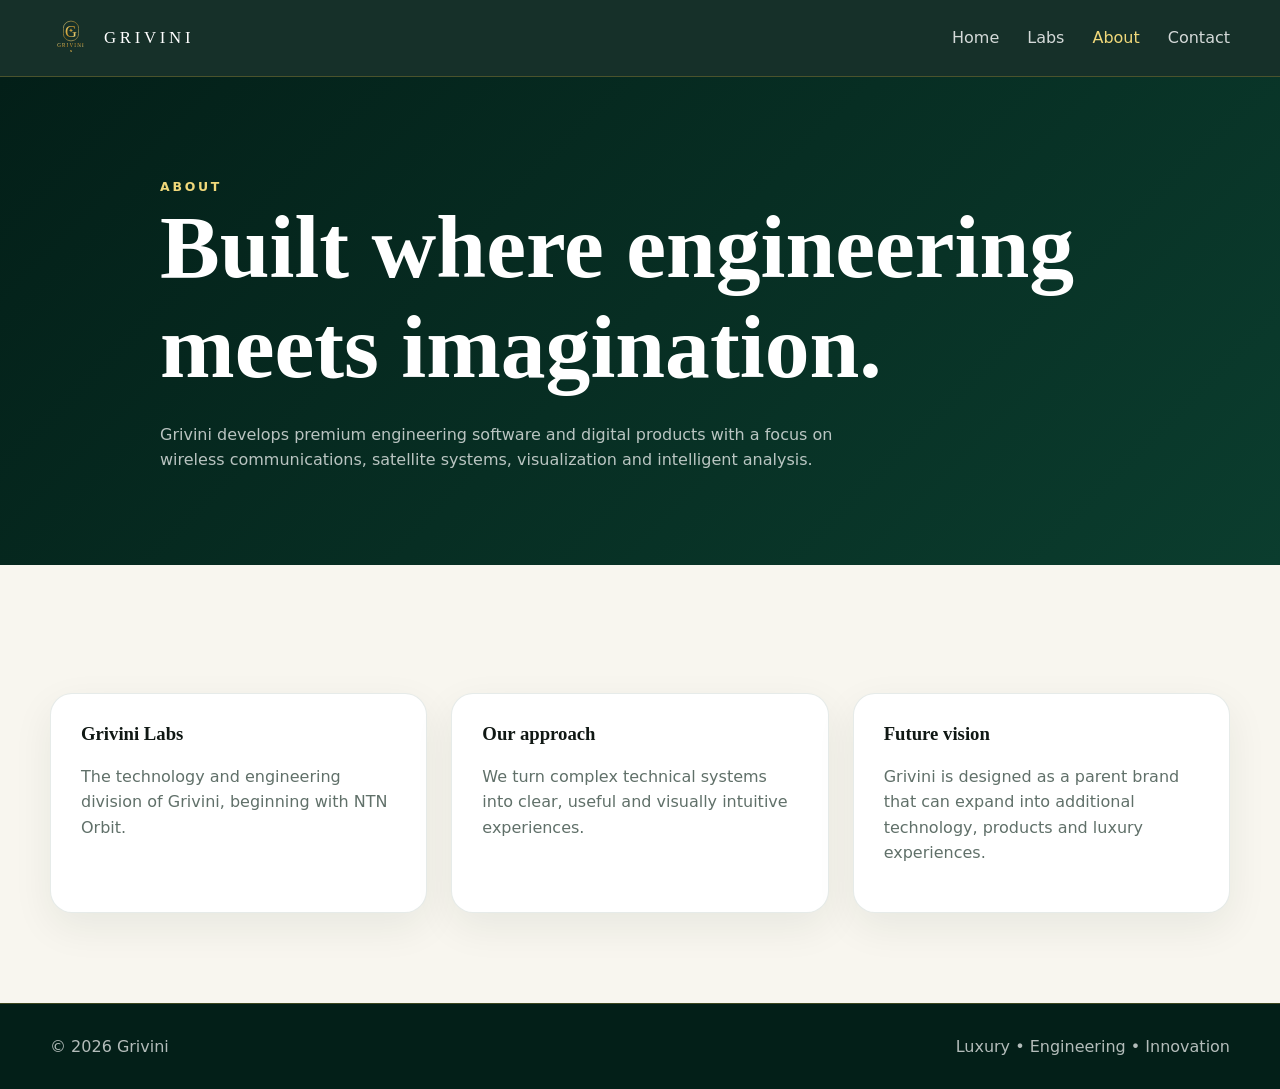
==== about/index.html @ 295d5815 "Initial Grivini website" ====
<!doctype html>
<html lang="en">
<head>
  <meta charset="utf-8">
  <meta name="viewport" content="width=device-width, initial-scale=1">
  <meta name="description" content="Grivini develops engineering tools for wireless, satellite and intelligent systems.">
  <title>About Grivini</title>
  <link rel="stylesheet" href="../assets/css/styles.css">
</head>
<body>
<header class="site-header">
  <nav class="nav" aria-label="Primary navigation">
    <a class="brand" href="../index.html">
      <img src="../assets/images/grivini-logo.svg" alt="">
      <span>GRIVINI</span>
    </a>
    <div class="nav-links"><a href="../index.html">Home</a>
<a href="../labs/index.html">Labs</a>
<a href="../about/index.html" aria-current="page">About</a>
<a href="../contact/index.html">Contact</a></div>
  </nav>
</header>

<main>
<section class="page-hero">
  <div>
    <div class="eyebrow">About</div>
    <h1>Built where engineering meets imagination.</h1>
    <p>Grivini develops premium engineering software and digital products with a focus on wireless communications, satellite systems, visualization and intelligent analysis.</p>
  </div>
</section>
<section class="section">
  <div class="cards">
    <article class="card">
      <h3>Grivini Labs</h3>
      <p>The technology and engineering division of Grivini, beginning with NTN Orbit.</p>
    </article>
    <article class="card">
      <h3>Our approach</h3>
      <p>We turn complex technical systems into clear, useful and visually intuitive experiences.</p>
    </article>
    <article class="card">
      <h3>Future vision</h3>
      <p>Grivini is designed as a parent brand that can expand into additional technology, products and luxury experiences.</p>
    </article>
  </div>
</section>
</main>

<footer class="footer">
  <div class="footer-inner">
    <div>© 2026 Grivini</div>
    <div>Luxury • Engineering • Innovation</div>
  </div>
</footer>
</body>
</html>
---- assets/css/styles.css ----
:root {
  --emerald-950: #031f18;
  --emerald-900: #063427;
  --emerald-800: #0b3d2e;
  --gold: #d4af37;
  --gold-light: #f0d87a;
  --ink: #101814;
  --muted: #607069;
  --cream: #f8f6ef;
  --white: #ffffff;
  --line: rgba(212, 175, 55, 0.28);
  --shadow: 0 24px 70px rgba(0,0,0,.18);
}

* { box-sizing: border-box; }
html { scroll-behavior: smooth; }
body {
  margin: 0;
  font-family: Inter, ui-sans-serif, system-ui, -apple-system, BlinkMacSystemFont, "Segoe UI", sans-serif;
  color: var(--ink);
  background: var(--cream);
  line-height: 1.6;
}
a { color: inherit; text-decoration: none; }
img { max-width: 100%; display: block; }

.site-header {
  position: sticky;
  top: 0;
  z-index: 50;
  background: rgba(3,31,24,.92);
  border-bottom: 1px solid var(--line);
  backdrop-filter: blur(16px);
}
.nav {
  width: min(1180px, calc(100% - 32px));
  margin: auto;
  min-height: 76px;
  display: flex;
  align-items: center;
  justify-content: space-between;
}
.brand {
  display: flex;
  align-items: center;
  gap: 12px;
  color: var(--white);
  letter-spacing: .22em;
  font-family: Georgia, serif;
  font-size: 1.05rem;
}
.brand img { width: 42px; height: 42px; }
.nav-links { display: flex; gap: 28px; color: rgba(255,255,255,.82); }
.nav-links a:hover, .nav-links a[aria-current="page"] { color: var(--gold-light); }

.hero {
  background:
    radial-gradient(circle at 75% 20%, rgba(212,175,55,.20), transparent 28%),
    linear-gradient(135deg, var(--emerald-950), var(--emerald-800));
  color: white;
  min-height: 78vh;
  display: grid;
  place-items: center;
  overflow: hidden;
}
.hero-inner {
  width: min(1180px, calc(100% - 32px));
  display: grid;
  grid-template-columns: 1.15fr .85fr;
  gap: 60px;
  align-items: center;
  padding: 80px 0;
}
.eyebrow {
  color: var(--gold-light);
  text-transform: uppercase;
  letter-spacing: .22em;
  font-size: .78rem;
  font-weight: 700;
}
h1, h2, h3 {
  font-family: Georgia, "Times New Roman", serif;
  line-height: 1.12;
  margin-top: 0;
}
h1 { font-size: clamp(3rem, 7vw, 6.4rem); margin-bottom: 24px; }
h2 { font-size: clamp(2rem, 4vw, 3.5rem); }
.hero p { max-width: 700px; color: rgba(255,255,255,.78); font-size: 1.15rem; }
.hero-logo {
  border: 1px solid var(--line);
  border-radius: 28px;
  padding: 22px;
  background: rgba(255,255,255,.04);
  box-shadow: var(--shadow);
}
.hero-logo img { border-radius: 20px; }

.actions { display: flex; flex-wrap: wrap; gap: 14px; margin-top: 34px; }
.button {
  display: inline-flex;
  align-items: center;
  justify-content: center;
  min-height: 50px;
  padding: 0 22px;
  border-radius: 999px;
  font-weight: 700;
  transition: transform .2s ease, background .2s ease;
}
.button:hover { transform: translateY(-2px); }
.button-primary { background: var(--gold); color: #1c1707; }
.button-secondary { border: 1px solid rgba(255,255,255,.32); color: white; }

.section {
  width: min(1180px, calc(100% - 32px));
  margin: auto;
  padding: 90px 0;
}
.section-intro { max-width: 720px; color: var(--muted); font-size: 1.08rem; }
.cards {
  margin-top: 38px;
  display: grid;
  grid-template-columns: repeat(3, 1fr);
  gap: 24px;
}
.card {
  background: white;
  border: 1px solid rgba(11,61,46,.10);
  border-radius: 22px;
  padding: 30px;
  box-shadow: 0 14px 40px rgba(10,40,30,.07);
}
.card.featured {
  background: linear-gradient(145deg, var(--emerald-900), var(--emerald-800));
  color: white;
  border-color: var(--line);
}
.card p { color: var(--muted); }
.card.featured p { color: rgba(255,255,255,.72); }
.card .label {
  display: inline-block;
  color: var(--gold);
  font-size: .74rem;
  letter-spacing: .15em;
  text-transform: uppercase;
  font-weight: 800;
  margin-bottom: 18px;
}

.page-hero {
  background: linear-gradient(135deg, var(--emerald-950), var(--emerald-800));
  color: white;
  padding: 100px 0 76px;
}
.page-hero > div { width: min(960px, calc(100% - 32px)); margin: auto; }
.page-hero p { color: rgba(255,255,255,.72); max-width: 720px; }

.tool-shell {
  min-height: 68vh;
  background: #06140f;
  border: 1px solid rgba(212,175,55,.22);
  border-radius: 24px;
  overflow: hidden;
  box-shadow: var(--shadow);
}
.tool-toolbar {
  min-height: 58px;
  padding: 0 18px;
  display: flex;
  align-items: center;
  justify-content: space-between;
  color: white;
  border-bottom: 1px solid rgba(255,255,255,.1);
}
.tool-placeholder {
  min-height: 560px;
  display: grid;
  place-items: center;
  text-align: center;
  color: rgba(255,255,255,.7);
  background:
    radial-gradient(circle at center, rgba(20,120,90,.35), transparent 33%),
    linear-gradient(#06140f, #020806);
  padding: 30px;
}

.contact-box {
  max-width: 760px;
  background: white;
  border-radius: 24px;
  padding: 38px;
  box-shadow: 0 14px 40px rgba(10,40,30,.08);
}
.footer {
  background: var(--emerald-950);
  color: rgba(255,255,255,.7);
  border-top: 1px solid var(--line);
}
.footer-inner {
  width: min(1180px, calc(100% - 32px));
  margin: auto;
  padding: 30px 0;
  display: flex;
  justify-content: space-between;
  gap: 24px;
}

@media (max-width: 820px) {
  .hero-inner { grid-template-columns: 1fr; }
  .hero-logo { max-width: 520px; }
  .cards { grid-template-columns: 1fr; }
  .nav-links { gap: 14px; font-size: .9rem; }
}
@media (max-width: 560px) {
  .brand span { display: none; }
  .nav-links { gap: 12px; font-size: .82rem; }
  .footer-inner { flex-direction: column; }
}
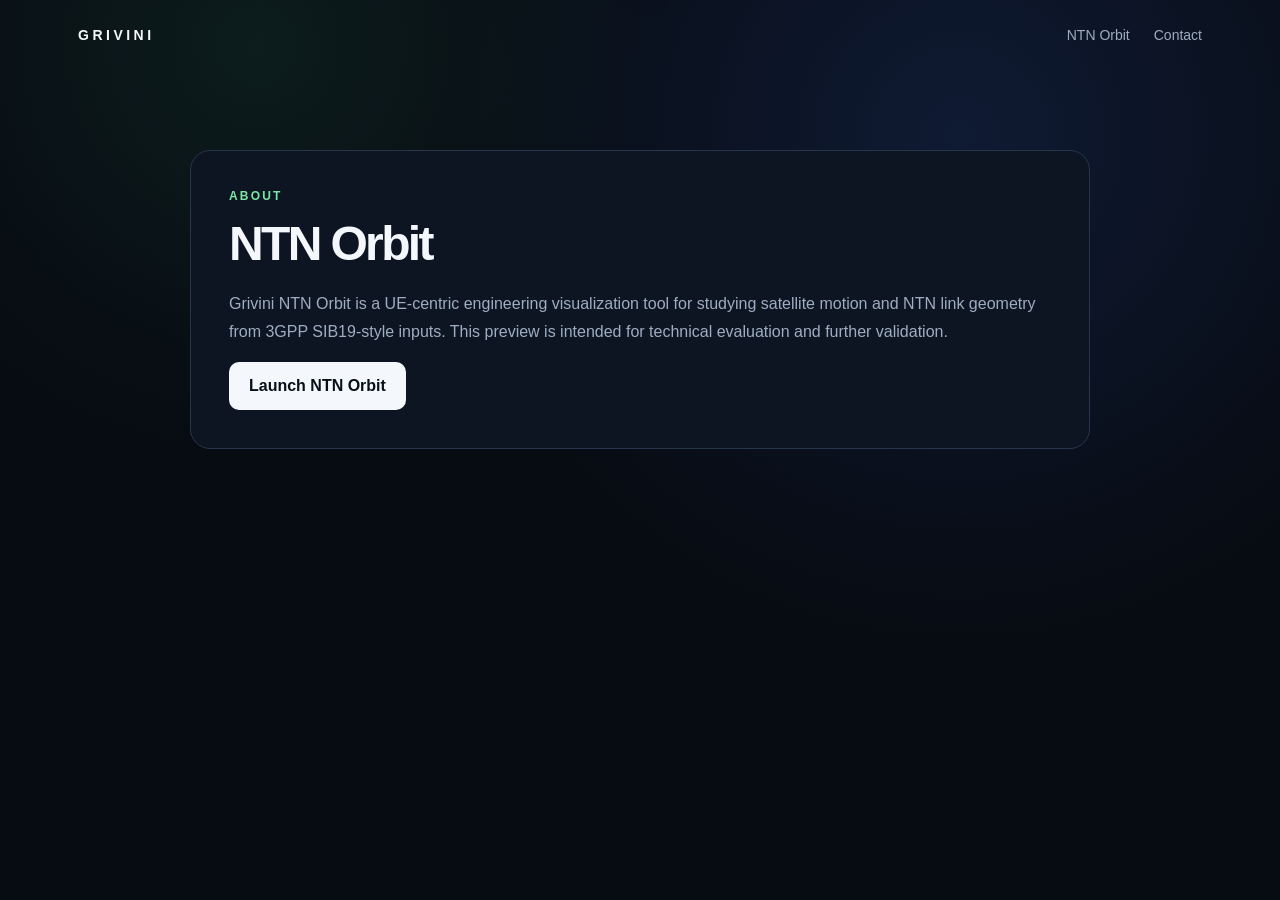
==== commit d94efa0f: "Initial Grivini Platform v5.0" ====
--- a/about/index.html
+++ b/about/index.html
@@ -1,57 +1 @@
-<!doctype html>
-<html lang="en">
-<head>
-  <meta charset="utf-8">
-  <meta name="viewport" content="width=device-width, initial-scale=1">
-  <meta name="description" content="Grivini develops engineering tools for wireless, satellite and intelligent systems.">
-  <title>About Grivini</title>
-  <link rel="stylesheet" href="../assets/css/styles.css">
-</head>
-<body>
-<header class="site-header">
-  <nav class="nav" aria-label="Primary navigation">
-    <a class="brand" href="../index.html">
-      <img src="../assets/images/grivini-logo.svg" alt="">
-      <span>GRIVINI</span>
-    </a>
-    <div class="nav-links"><a href="../index.html">Home</a>
-<a href="../labs/index.html">Labs</a>
-<a href="../about/index.html" aria-current="page">About</a>
-<a href="../contact/index.html">Contact</a></div>
-  </nav>
-</header>
-
-<main>
-<section class="page-hero">
-  <div>
-    <div class="eyebrow">About</div>
-    <h1>Built where engineering meets imagination.</h1>
-    <p>Grivini develops premium engineering software and digital products with a focus on wireless communications, satellite systems, visualization and intelligent analysis.</p>
-  </div>
-</section>
-<section class="section">
-  <div class="cards">
-    <article class="card">
-      <h3>Grivini Labs</h3>
-      <p>The technology and engineering division of Grivini, beginning with NTN Orbit.</p>
-    </article>
-    <article class="card">
-      <h3>Our approach</h3>
-      <p>We turn complex technical systems into clear, useful and visually intuitive experiences.</p>
-    </article>
-    <article class="card">
-      <h3>Future vision</h3>
-      <p>Grivini is designed as a parent brand that can expand into additional technology, products and luxury experiences.</p>
-    </article>
-  </div>
-</section>
-</main>
-
-<footer class="footer">
-  <div class="footer-inner">
-    <div>© 2026 Grivini</div>
-    <div>Luxury • Engineering • Innovation</div>
-  </div>
-</footer>
-</body>
-</html>+<!doctype html><html lang="en"><head><meta charset="utf-8"><meta name="viewport" content="width=device-width,initial-scale=1"><title>About | Grivini NTN Orbit</title><link rel="stylesheet" href="/assets/styles.css"></head><body><nav class="nav"><a class="logo" href="/">GRIVINI</a><div class="navlinks"><a href="/labs/">NTN Orbit</a><a href="/contact/">Contact</a></div></nav><main class="page"><div class="kicker">ABOUT</div><h1>NTN Orbit</h1><p>Grivini NTN Orbit is a UE-centric engineering visualization tool for studying satellite motion and NTN link geometry from 3GPP SIB19-style inputs. This preview is intended for technical evaluation and further validation.</p><a class="button primary" href="/labs/">Launch NTN Orbit</a></main></body></html>
--- a/assets/styles.css
+++ b/assets/styles.css
@@ -0,0 +1,2 @@
+:root{--bg:#070b12;--panel:#0d1523;--line:#26354c;--text:#f4f7fb;--muted:#9fadc1;--accent:#7be6a4}
+*{box-sizing:border-box}html{scroll-behavior:smooth}body{margin:0;min-height:100vh;background:radial-gradient(circle at 75% 15%,rgba(63,120,255,.14),transparent 32rem),radial-gradient(circle at 20% 5%,rgba(78,231,147,.08),transparent 26rem),var(--bg);color:var(--text);font-family:Inter,-apple-system,BlinkMacSystemFont,"Segoe UI",sans-serif}a{color:inherit}.nav{height:70px;display:flex;align-items:center;justify-content:space-between;max-width:1180px;margin:auto;padding:0 28px}.logo{text-decoration:none;font-weight:850;letter-spacing:.25em;font-size:14px}.navlinks{display:flex;gap:24px;color:var(--muted);font-size:14px}.navlinks a{text-decoration:none}.navlinks a:hover{color:var(--text)}.hero{max-width:1180px;margin:auto;min-height:calc(100vh - 70px);display:grid;grid-template-columns:minmax(0,1.1fr) minmax(320px,.9fr);align-items:center;gap:60px;padding:70px 28px 110px}.kicker{color:var(--accent);font-weight:750;letter-spacing:.18em;font-size:12px}h1{font-size:clamp(48px,7vw,92px);line-height:.94;letter-spacing:-.055em;margin:18px 0 24px}.lead{max-width:680px;color:var(--muted);font-size:clamp(17px,2vw,21px);line-height:1.65}.actions{display:flex;gap:12px;flex-wrap:wrap;margin-top:35px}.button{display:inline-flex;align-items:center;justify-content:center;min-height:48px;padding:0 20px;border-radius:10px;text-decoration:none;font-weight:750}.primary{background:var(--text);color:#071019}.secondary{border:1px solid var(--line);background:rgba(255,255,255,.025)}.card{min-height:420px;border:1px solid var(--line);border-radius:22px;padding:30px;background:linear-gradient(160deg,rgba(18,30,49,.92),rgba(8,14,24,.9));box-shadow:0 28px 90px rgba(0,0,0,.28);display:flex;flex-direction:column;justify-content:space-between}.card-label{color:var(--accent);font-size:12px;font-weight:800;letter-spacing:.18em}.card h2{font-size:38px;margin:16px 0 14px;letter-spacing:-.04em}.card p{color:var(--muted);line-height:1.65}.features{display:grid;gap:11px;margin-top:25px;color:#dfe7f2;font-size:14px}.feature:before{content:"";display:inline-block;width:7px;height:7px;border-radius:50%;background:var(--accent);margin-right:10px}.page{width:min(900px,calc(100% - 40px));margin:80px auto;padding:38px;border:1px solid var(--line);border-radius:20px;background:var(--panel)}.page h1{font-size:48px}.page p{color:var(--muted);line-height:1.75}footer{max-width:1180px;margin:auto;padding:28px;color:var(--muted);border-top:1px solid var(--line);font-size:13px}@media(max-width:800px){.hero{grid-template-columns:1fr;padding-top:40px}.navlinks{display:none}.card{min-height:340px}}
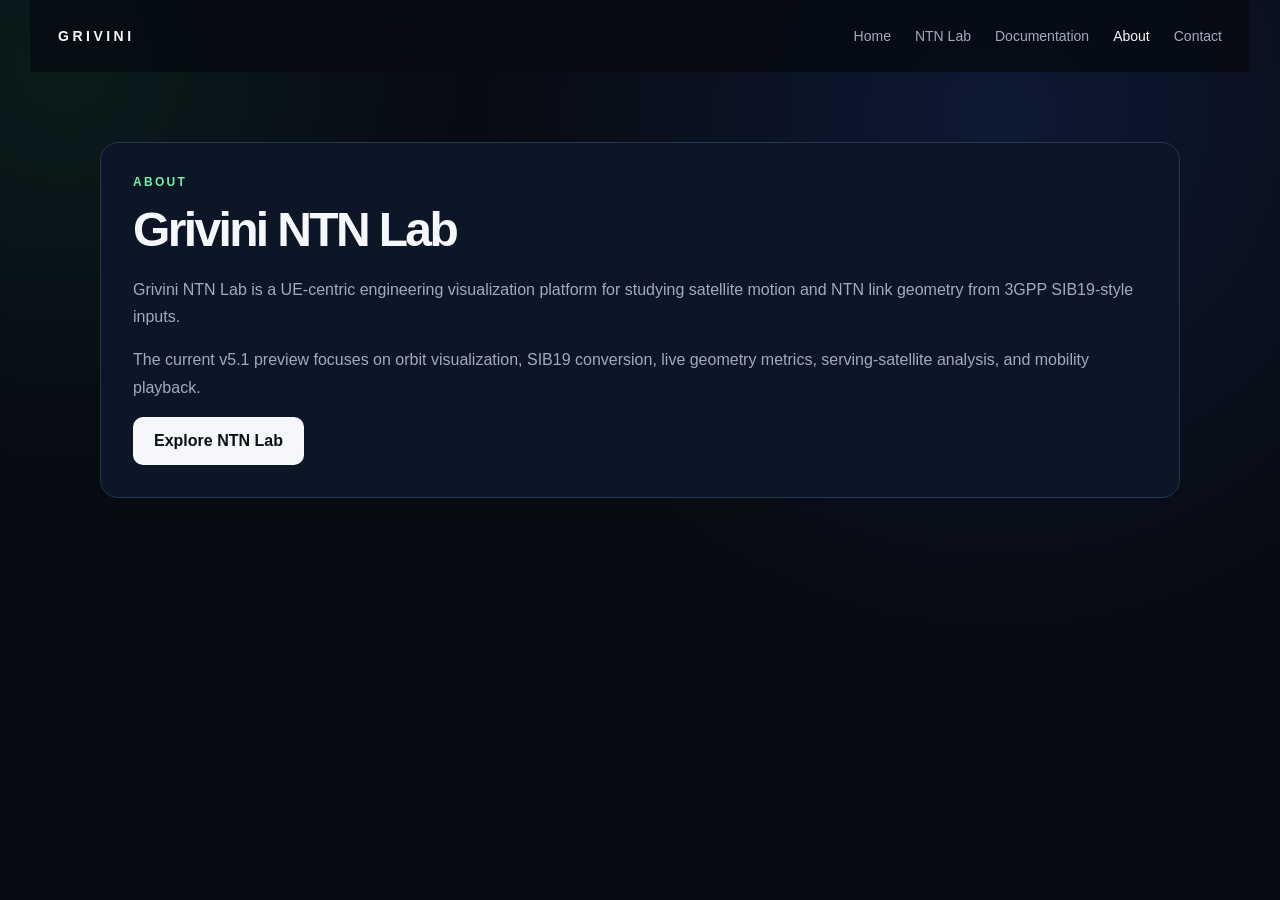
==== commit af784040: "Release Grivini NTN Lab v5.1" ====
--- a/about/index.html
+++ b/about/index.html
@@ -1 +1,10 @@
-<!doctype html><html lang="en"><head><meta charset="utf-8"><meta name="viewport" content="width=device-width,initial-scale=1"><title>About | Grivini NTN Orbit</title><link rel="stylesheet" href="/assets/styles.css"></head><body><nav class="nav"><a class="logo" href="/">GRIVINI</a><div class="navlinks"><a href="/labs/">NTN Orbit</a><a href="/contact/">Contact</a></div></nav><main class="page"><div class="kicker">ABOUT</div><h1>NTN Orbit</h1><p>Grivini NTN Orbit is a UE-centric engineering visualization tool for studying satellite motion and NTN link geometry from 3GPP SIB19-style inputs. This preview is intended for technical evaluation and further validation.</p><a class="button primary" href="/labs/">Launch NTN Orbit</a></main></body></html>+<!doctype html>
+<html lang="en"><head><meta charset="utf-8"><meta name="viewport" content="width=device-width,initial-scale=1">
+<title>About | Grivini</title><link rel="stylesheet" href="/assets/styles.css"></head>
+<body><nav class="site-nav"><a class="logo" href="/">GRIVINI</a><div class="nav-links"><a class="" href="/">Home</a><a class="" href="/labs/">NTN Lab</a><a class="" href="/docs/">Documentation</a><a class="active" href="/about/">About</a><a class="" href="/contact/">Contact</a></div></nav>
+<main class="page-shell"><section class="content-card">
+<div class="kicker">ABOUT</div><h1>Grivini NTN Lab</h1>
+<p>Grivini NTN Lab is a UE-centric engineering visualization platform for studying satellite motion and NTN link geometry from 3GPP SIB19-style inputs.</p>
+<p>The current v5.1 preview focuses on orbit visualization, SIB19 conversion, live geometry metrics, serving-satellite analysis, and mobility playback.</p>
+<a class="button primary" href="/labs/">Explore NTN Lab</a>
+</section></main></body></html>
--- a/assets/styles.css
+++ b/assets/styles.css
@@ -1,2 +1,184 @@
-:root{--bg:#070b12;--panel:#0d1523;--line:#26354c;--text:#f4f7fb;--muted:#9fadc1;--accent:#7be6a4}
-*{box-sizing:border-box}html{scroll-behavior:smooth}body{margin:0;min-height:100vh;background:radial-gradient(circle at 75% 15%,rgba(63,120,255,.14),transparent 32rem),radial-gradient(circle at 20% 5%,rgba(78,231,147,.08),transparent 26rem),var(--bg);color:var(--text);font-family:Inter,-apple-system,BlinkMacSystemFont,"Segoe UI",sans-serif}a{color:inherit}.nav{height:70px;display:flex;align-items:center;justify-content:space-between;max-width:1180px;margin:auto;padding:0 28px}.logo{text-decoration:none;font-weight:850;letter-spacing:.25em;font-size:14px}.navlinks{display:flex;gap:24px;color:var(--muted);font-size:14px}.navlinks a{text-decoration:none}.navlinks a:hover{color:var(--text)}.hero{max-width:1180px;margin:auto;min-height:calc(100vh - 70px);display:grid;grid-template-columns:minmax(0,1.1fr) minmax(320px,.9fr);align-items:center;gap:60px;padding:70px 28px 110px}.kicker{color:var(--accent);font-weight:750;letter-spacing:.18em;font-size:12px}h1{font-size:clamp(48px,7vw,92px);line-height:.94;letter-spacing:-.055em;margin:18px 0 24px}.lead{max-width:680px;color:var(--muted);font-size:clamp(17px,2vw,21px);line-height:1.65}.actions{display:flex;gap:12px;flex-wrap:wrap;margin-top:35px}.button{display:inline-flex;align-items:center;justify-content:center;min-height:48px;padding:0 20px;border-radius:10px;text-decoration:none;font-weight:750}.primary{background:var(--text);color:#071019}.secondary{border:1px solid var(--line);background:rgba(255,255,255,.025)}.card{min-height:420px;border:1px solid var(--line);border-radius:22px;padding:30px;background:linear-gradient(160deg,rgba(18,30,49,.92),rgba(8,14,24,.9));box-shadow:0 28px 90px rgba(0,0,0,.28);display:flex;flex-direction:column;justify-content:space-between}.card-label{color:var(--accent);font-size:12px;font-weight:800;letter-spacing:.18em}.card h2{font-size:38px;margin:16px 0 14px;letter-spacing:-.04em}.card p{color:var(--muted);line-height:1.65}.features{display:grid;gap:11px;margin-top:25px;color:#dfe7f2;font-size:14px}.feature:before{content:"";display:inline-block;width:7px;height:7px;border-radius:50%;background:var(--accent);margin-right:10px}.page{width:min(900px,calc(100% - 40px));margin:80px auto;padding:38px;border:1px solid var(--line);border-radius:20px;background:var(--panel)}.page h1{font-size:48px}.page p{color:var(--muted);line-height:1.75}footer{max-width:1180px;margin:auto;padding:28px;color:var(--muted);border-top:1px solid var(--line);font-size:13px}@media(max-width:800px){.hero{grid-template-columns:1fr;padding-top:40px}.navlinks{display:none}.card{min-height:340px}}+:root{
+  --bg:#070b12;
+  --bg-soft:#0b1220;
+  --panel:#0d1626;
+  --panel-2:#101c30;
+  --line:#26364e;
+  --line-soft:#1a2740;
+  --text:#f5f7fb;
+  --muted:#9facbf;
+  --accent:#77efa7;
+  --accent-2:#7ba7ff;
+  --shadow:0 30px 90px rgba(0,0,0,.30);
+}
+*{box-sizing:border-box}
+html{scroll-behavior:smooth}
+body{
+  margin:0;
+  min-height:100vh;
+  background:
+    radial-gradient(circle at 78% 13%,rgba(55,108,255,.14),transparent 32rem),
+    radial-gradient(circle at 5% 7%,rgba(45,228,145,.08),transparent 25rem),
+    var(--bg);
+  color:var(--text);
+  font-family:Inter,-apple-system,BlinkMacSystemFont,"Segoe UI",sans-serif;
+}
+a{color:inherit}
+.site-nav{
+  position:sticky;
+  top:0;
+  z-index:20;
+  height:72px;
+  display:flex;
+  align-items:center;
+  justify-content:space-between;
+  gap:24px;
+  max-width:1220px;
+  margin:auto;
+  padding:0 28px;
+  background:rgba(7,11,18,.84);
+  backdrop-filter:blur(16px);
+}
+.logo{
+  text-decoration:none;
+  font-weight:850;
+  letter-spacing:.25em;
+  font-size:14px;
+}
+.nav-links{display:flex;align-items:center;gap:24px;color:var(--muted);font-size:14px}
+.nav-links a{text-decoration:none}
+.nav-links a:hover,.nav-links a.active{color:var(--text)}
+.hero{
+  width:min(1220px,100%);
+  margin:auto;
+  min-height:calc(100vh - 72px);
+  display:grid;
+  grid-template-columns:minmax(0,1.1fr) minmax(330px,.9fr);
+  align-items:center;
+  gap:58px;
+  padding:70px 28px 110px;
+}
+.kicker{
+  color:var(--accent);
+  font-weight:800;
+  letter-spacing:.19em;
+  font-size:12px;
+}
+h1{
+  margin:18px 0 24px;
+  font-size:clamp(48px,7vw,92px);
+  line-height:.94;
+  letter-spacing:-.055em;
+}
+.lead{
+  max-width:700px;
+  color:var(--muted);
+  font-size:clamp(17px,2vw,21px);
+  line-height:1.65;
+}
+.actions{display:flex;gap:12px;flex-wrap:wrap;margin-top:34px}
+.button{
+  display:inline-flex;
+  align-items:center;
+  justify-content:center;
+  min-height:48px;
+  padding:0 20px;
+  border-radius:10px;
+  text-decoration:none;
+  font-weight:780;
+  border:1px solid transparent;
+}
+.button.primary{background:var(--text);color:#071019}
+.button.secondary{border-color:var(--line);background:rgba(255,255,255,.025)}
+.button:hover{transform:translateY(-1px)}
+.product-card{
+  min-height:420px;
+  border:1px solid var(--line);
+  border-radius:22px;
+  padding:30px;
+  background:linear-gradient(160deg,rgba(18,30,49,.94),rgba(8,14,24,.93));
+  box-shadow:var(--shadow);
+  display:flex;
+  flex-direction:column;
+  justify-content:space-between;
+}
+.card-label{color:var(--accent);font-size:12px;font-weight:800;letter-spacing:.18em}
+.product-card h2{font-size:38px;margin:16px 0 14px;letter-spacing:-.04em}
+.product-card p{color:var(--muted);line-height:1.65}
+.features{display:grid;gap:11px;margin-top:25px;color:#dfe7f2;font-size:14px}
+.feature:before{
+  content:"";
+  display:inline-block;
+  width:7px;height:7px;border-radius:50%;
+  background:var(--accent);
+  margin-right:10px;
+}
+.page-shell{
+  width:min(1080px,calc(100% - 40px));
+  margin:70px auto 100px;
+}
+.page-hero{
+  display:grid;
+  grid-template-columns:1.1fr .9fr;
+  gap:42px;
+  align-items:center;
+  padding:40px;
+  border:1px solid var(--line);
+  border-radius:22px;
+  background:linear-gradient(150deg,rgba(16,28,47,.96),rgba(8,14,24,.96));
+  box-shadow:var(--shadow);
+}
+.page-hero h1{font-size:clamp(44px,6vw,72px)}
+.badge{
+  display:inline-flex;
+  padding:6px 9px;
+  border:1px solid var(--line);
+  border-radius:999px;
+  color:var(--muted);
+  font-size:11px;
+  font-weight:750;
+}
+.grid{
+  display:grid;
+  grid-template-columns:repeat(3,minmax(0,1fr));
+  gap:16px;
+  margin-top:24px;
+}
+.info-card{
+  border:1px solid var(--line-soft);
+  border-radius:16px;
+  padding:22px;
+  background:rgba(12,21,36,.76);
+}
+.info-card h3{margin:0 0 10px}
+.info-card p{color:var(--muted);line-height:1.6;margin:0}
+.content-card{
+  border:1px solid var(--line);
+  border-radius:18px;
+  background:var(--panel);
+  padding:32px;
+}
+.content-card p,.content-card li{color:var(--muted);line-height:1.7}
+.content-card h1{font-size:48px}
+.doc-list{display:grid;gap:14px;padding:0;list-style:none}
+.doc-list li{border-bottom:1px solid var(--line-soft);padding-bottom:14px}
+footer{
+  max-width:1220px;
+  margin:auto;
+  padding:28px;
+  color:var(--muted);
+  border-top:1px solid var(--line);
+  font-size:13px;
+}
+@media(max-width:860px){
+  .hero,.page-hero{grid-template-columns:1fr}
+  .grid{grid-template-columns:1fr}
+  .nav-links{gap:14px;font-size:13px}
+}
+@media(max-width:640px){
+  .nav-links a:nth-child(3),.nav-links a:nth-child(4){display:none}
+  .site-nav{padding:0 14px}
+  .hero{padding:42px 18px 70px}
+  .page-shell{width:min(100% - 24px,1080px)}
+  .page-hero{padding:24px}
+}
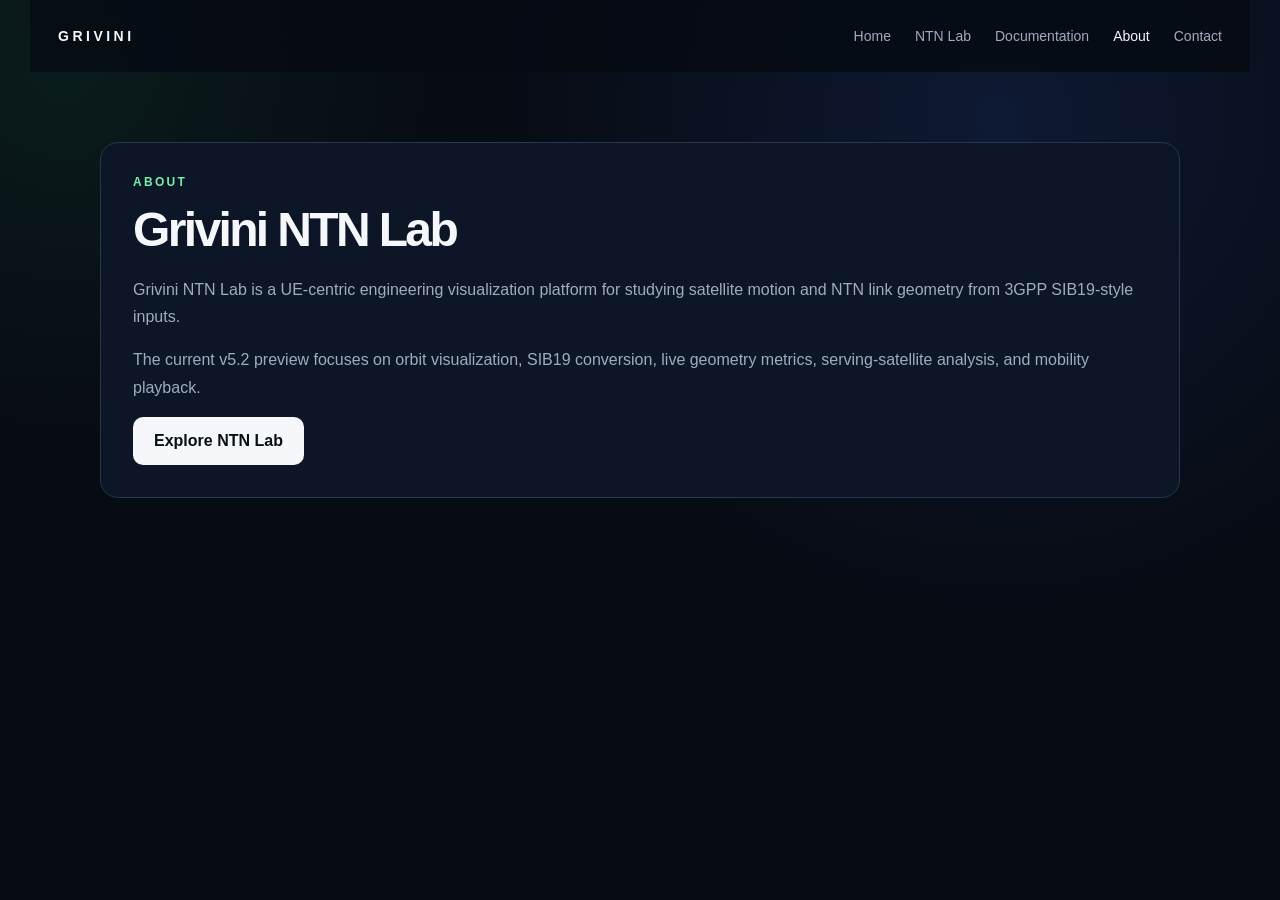
==== commit 4052cd59: "Release Grivini NTN Lab v5.2" ====
--- a/about/index.html
+++ b/about/index.html
@@ -5,6 +5,6 @@
 <main class="page-shell"><section class="content-card">
 <div class="kicker">ABOUT</div><h1>Grivini NTN Lab</h1>
 <p>Grivini NTN Lab is a UE-centric engineering visualization platform for studying satellite motion and NTN link geometry from 3GPP SIB19-style inputs.</p>
-<p>The current v5.1 preview focuses on orbit visualization, SIB19 conversion, live geometry metrics, serving-satellite analysis, and mobility playback.</p>
+<p>The current v5.2 preview focuses on orbit visualization, SIB19 conversion, live geometry metrics, serving-satellite analysis, and mobility playback.</p>
 <a class="button primary" href="/labs/">Explore NTN Lab</a>
 </section></main></body></html>
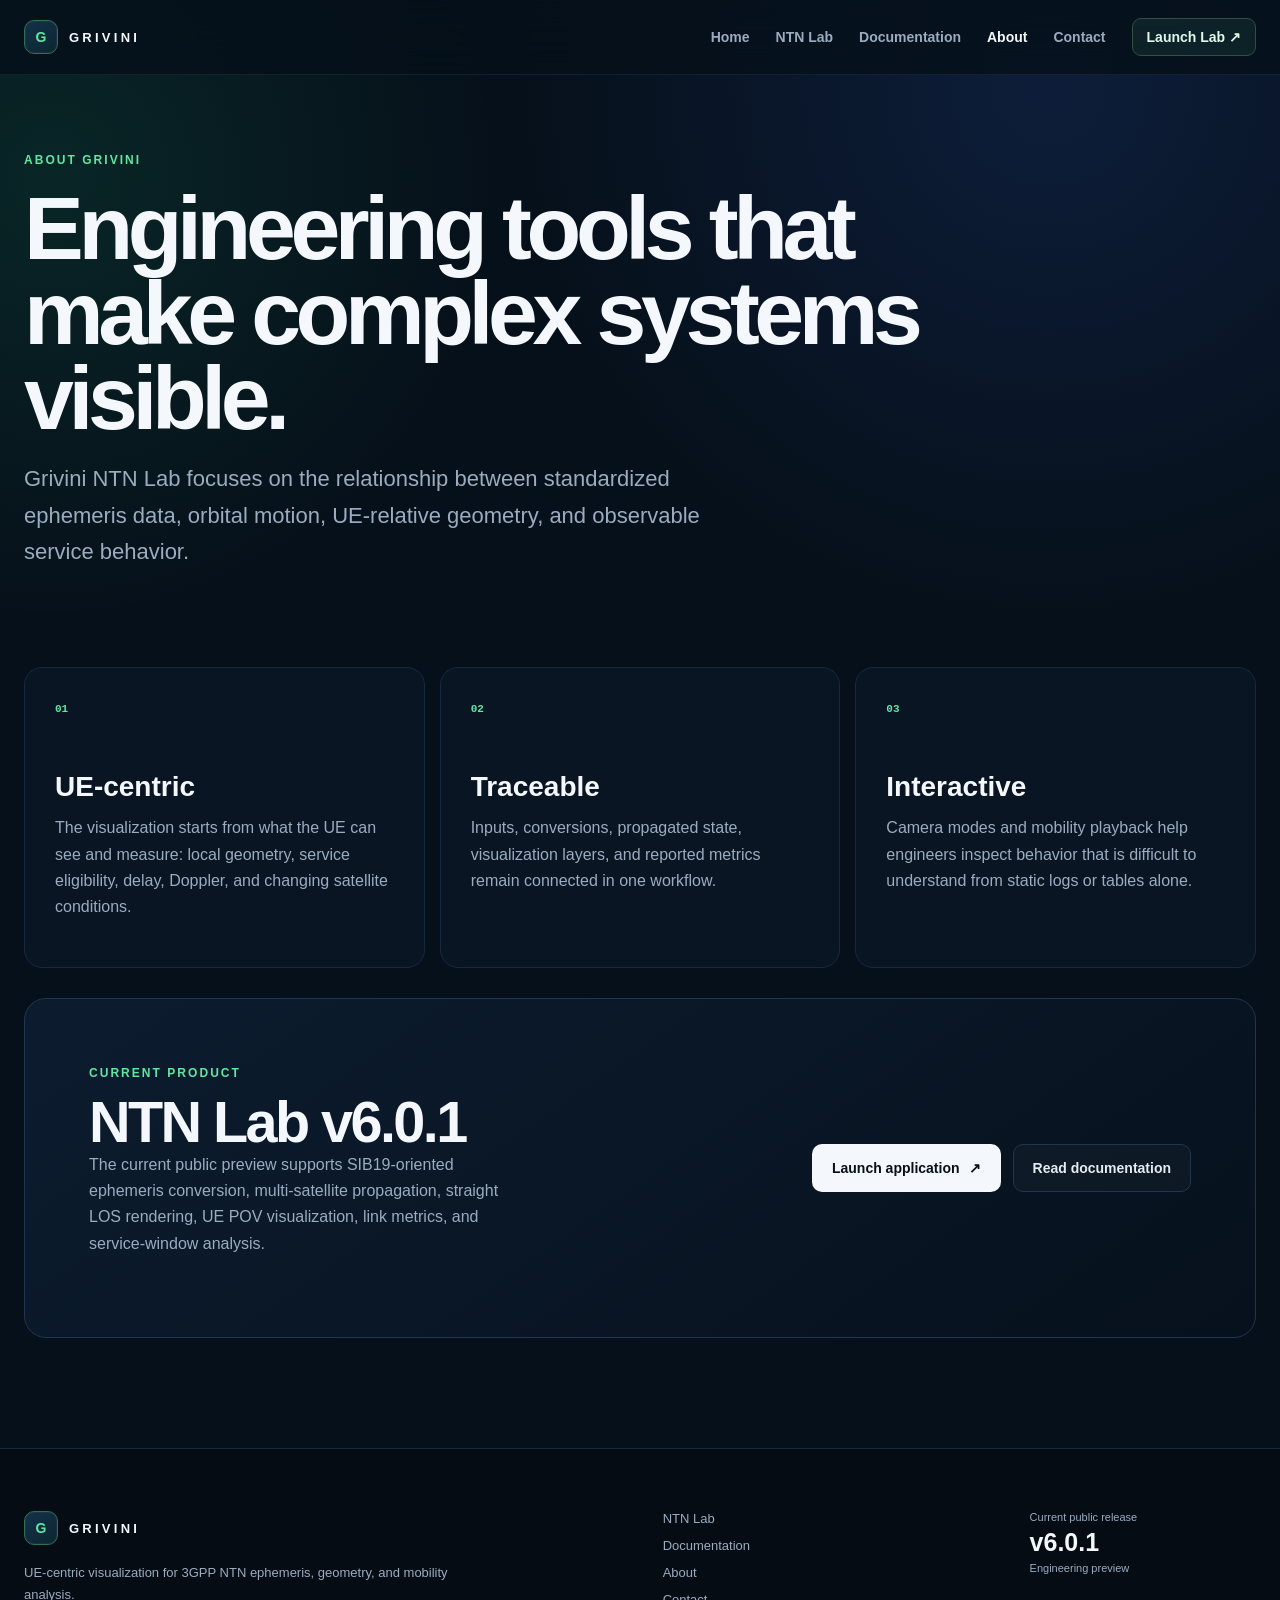
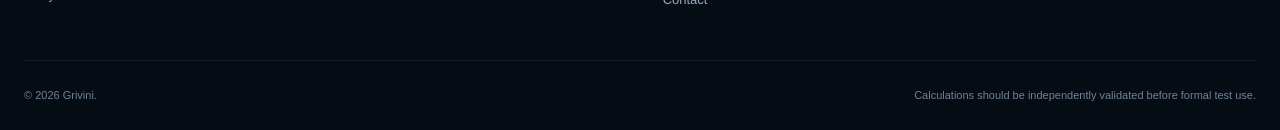
==== commit 6072bee6: "Release Grivini Website and NTN Lab v6.0.1" ====
--- a/about/index.html
+++ b/about/index.html
@@ -1,10 +1,77 @@
 <!doctype html>
-<html lang="en"><head><meta charset="utf-8"><meta name="viewport" content="width=device-width,initial-scale=1">
-<title>About | Grivini</title><link rel="stylesheet" href="/assets/styles.css"></head>
-<body><nav class="site-nav"><a class="logo" href="/">GRIVINI</a><div class="nav-links"><a class="" href="/">Home</a><a class="" href="/labs/">NTN Lab</a><a class="" href="/docs/">Documentation</a><a class="active" href="/about/">About</a><a class="" href="/contact/">Contact</a></div></nav>
-<main class="page-shell"><section class="content-card">
-<div class="kicker">ABOUT</div><h1>Grivini NTN Lab</h1>
-<p>Grivini NTN Lab is a UE-centric engineering visualization platform for studying satellite motion and NTN link geometry from 3GPP SIB19-style inputs.</p>
-<p>The current v5.2 preview focuses on orbit visualization, SIB19 conversion, live geometry metrics, serving-satellite analysis, and mobility playback.</p>
-<a class="button primary" href="/labs/">Explore NTN Lab</a>
-</section></main></body></html>+<html lang="en">
+<head>
+  <meta charset="utf-8">
+  <meta name="viewport" content="width=device-width,initial-scale=1">
+  <meta name="description" content="About Grivini and its UE-centric approach to 3GPP NTN engineering visualization.">
+  <meta name="theme-color" content="#07101c">
+  <meta property="og:title" content="About | Grivini">
+  <meta property="og:description" content="About Grivini and its UE-centric approach to 3GPP NTN engineering visualization.">
+  <meta property="og:type" content="website">
+  <title>About | Grivini</title>
+  <link rel="icon" href="/assets/favicon.svg" type="image/svg+xml">
+  <link rel="stylesheet" href="/assets/styles.css?v=6.0.1">
+  <script src="/assets/site.js?v=6.0.1" defer></script>
+</head>
+<body data-page="about">
+<a class="skip-link" href="#main-content">Skip to content</a>
+
+<header class="site-header">
+  <div class="nav-shell">
+    <a class="brand" href="/" aria-label="Grivini home">
+      <span class="brand-mark" aria-hidden="true">G</span>
+      <span class="brand-word">GRIVINI</span>
+    </a>
+    <button class="menu-button" type="button" aria-expanded="false" aria-controls="site-menu" aria-label="Open navigation">
+      <span></span><span></span><span></span>
+    </button>
+    <nav id="site-menu" class="site-menu" aria-label="Primary navigation">
+      <a data-nav="home" href="/">Home</a>
+      <a data-nav="lab" href="/labs/">NTN Lab</a>
+      <a data-nav="docs" href="/docs/">Documentation</a>
+      <a data-nav="about" href="/about/">About</a>
+      <a data-nav="contact" href="/contact/">Contact</a>
+      <a class="nav-launch" href="/labs/app/">Launch Lab <span aria-hidden="true">↗</span></a>
+    </nav>
+  </div>
+</header>
+
+<main id="main-content">
+  <section class="subhero section-shell about-subhero">
+    <div><span class="kicker">ABOUT GRIVINI</span><h1>Engineering tools that make complex systems visible.</h1><p class="subhero-lead">Grivini NTN Lab focuses on the relationship between standardized ephemeris data, orbital motion, UE-relative geometry, and observable service behavior.</p></div>
+  </section>
+  <section class="section-shell principles-grid">
+    <article><span>01</span><h2>UE-centric</h2><p>The visualization starts from what the UE can see and measure: local geometry, service eligibility, delay, Doppler, and changing satellite conditions.</p></article>
+    <article><span>02</span><h2>Traceable</h2><p>Inputs, conversions, propagated state, visualization layers, and reported metrics remain connected in one workflow.</p></article>
+    <article><span>03</span><h2>Interactive</h2><p>Camera modes and mobility playback help engineers inspect behavior that is difficult to understand from static logs or tables alone.</p></article>
+  </section>
+  <section class="section-shell split-panel about-panel"><div><span class="kicker">CURRENT PRODUCT</span><h2>NTN Lab v6.0.1</h2><p>The current public preview supports SIB19-oriented ephemeris conversion, multi-satellite propagation, straight LOS rendering, UE POV visualization, link metrics, and service-window analysis.</p></div><div class="about-actions"><a class="button primary" href="/labs/app/">Launch application <span aria-hidden="true">↗</span></a><a class="button secondary" href="/docs/">Read documentation</a></div></section>
+</main>
+
+<footer class="site-footer">
+  <div class="footer-grid">
+    <div>
+      <a class="brand footer-brand" href="/" aria-label="Grivini home">
+        <span class="brand-mark" aria-hidden="true">G</span>
+        <span class="brand-word">GRIVINI</span>
+      </a>
+      <p>UE-centric visualization for 3GPP NTN ephemeris, geometry, and mobility analysis.</p>
+    </div>
+    <div class="footer-links">
+      <a href="/labs/">NTN Lab</a>
+      <a href="/docs/">Documentation</a>
+      <a href="/about/">About</a>
+      <a href="/contact/">Contact</a>
+    </div>
+    <div class="footer-release">
+      <span>Current public release</span>
+      <strong>v6.0.1</strong>
+      <small>Engineering preview</small>
+    </div>
+  </div>
+  <div class="footer-bottom">
+    <span>© 2026 Grivini.</span>
+    <span>Calculations should be independently validated before formal test use.</span>
+  </div>
+</footer>
+</body></html>
--- a/assets/styles.css
+++ b/assets/styles.css
@@ -1,184 +1,11 @@
+
 :root{
-  --bg:#070b12;
-  --bg-soft:#0b1220;
-  --panel:#0d1626;
-  --panel-2:#101c30;
-  --line:#26364e;
-  --line-soft:#1a2740;
-  --text:#f5f7fb;
-  --muted:#9facbf;
-  --accent:#77efa7;
-  --accent-2:#7ba7ff;
-  --shadow:0 30px 90px rgba(0,0,0,.30);
+  --bg:#06101a;--bg-2:#081421;--surface:#0b1828;--surface-2:#0e1d30;--surface-3:#11233a;
+  --line:#203550;--line-soft:#152941;--text:#f4f7fb;--muted:#9bacc0;--accent:#62e6a0;
+  --accent-dark:#09261b;--blue:#77a7ff;--warning:#ffd27d;--shadow:0 28px 90px rgba(0,0,0,.34);
+  --shell:min(1240px,calc(100% - 48px));
 }
-*{box-sizing:border-box}
-html{scroll-behavior:smooth}
-body{
-  margin:0;
-  min-height:100vh;
-  background:
-    radial-gradient(circle at 78% 13%,rgba(55,108,255,.14),transparent 32rem),
-    radial-gradient(circle at 5% 7%,rgba(45,228,145,.08),transparent 25rem),
-    var(--bg);
-  color:var(--text);
-  font-family:Inter,-apple-system,BlinkMacSystemFont,"Segoe UI",sans-serif;
-}
-a{color:inherit}
-.site-nav{
-  position:sticky;
-  top:0;
-  z-index:20;
-  height:72px;
-  display:flex;
-  align-items:center;
-  justify-content:space-between;
-  gap:24px;
-  max-width:1220px;
-  margin:auto;
-  padding:0 28px;
-  background:rgba(7,11,18,.84);
-  backdrop-filter:blur(16px);
-}
-.logo{
-  text-decoration:none;
-  font-weight:850;
-  letter-spacing:.25em;
-  font-size:14px;
-}
-.nav-links{display:flex;align-items:center;gap:24px;color:var(--muted);font-size:14px}
-.nav-links a{text-decoration:none}
-.nav-links a:hover,.nav-links a.active{color:var(--text)}
-.hero{
-  width:min(1220px,100%);
-  margin:auto;
-  min-height:calc(100vh - 72px);
-  display:grid;
-  grid-template-columns:minmax(0,1.1fr) minmax(330px,.9fr);
-  align-items:center;
-  gap:58px;
-  padding:70px 28px 110px;
-}
-.kicker{
-  color:var(--accent);
-  font-weight:800;
-  letter-spacing:.19em;
-  font-size:12px;
-}
-h1{
-  margin:18px 0 24px;
-  font-size:clamp(48px,7vw,92px);
-  line-height:.94;
-  letter-spacing:-.055em;
-}
-.lead{
-  max-width:700px;
-  color:var(--muted);
-  font-size:clamp(17px,2vw,21px);
-  line-height:1.65;
-}
-.actions{display:flex;gap:12px;flex-wrap:wrap;margin-top:34px}
-.button{
-  display:inline-flex;
-  align-items:center;
-  justify-content:center;
-  min-height:48px;
-  padding:0 20px;
-  border-radius:10px;
-  text-decoration:none;
-  font-weight:780;
-  border:1px solid transparent;
-}
-.button.primary{background:var(--text);color:#071019}
-.button.secondary{border-color:var(--line);background:rgba(255,255,255,.025)}
-.button:hover{transform:translateY(-1px)}
-.product-card{
-  min-height:420px;
-  border:1px solid var(--line);
-  border-radius:22px;
-  padding:30px;
-  background:linear-gradient(160deg,rgba(18,30,49,.94),rgba(8,14,24,.93));
-  box-shadow:var(--shadow);
-  display:flex;
-  flex-direction:column;
-  justify-content:space-between;
-}
-.card-label{color:var(--accent);font-size:12px;font-weight:800;letter-spacing:.18em}
-.product-card h2{font-size:38px;margin:16px 0 14px;letter-spacing:-.04em}
-.product-card p{color:var(--muted);line-height:1.65}
-.features{display:grid;gap:11px;margin-top:25px;color:#dfe7f2;font-size:14px}
-.feature:before{
-  content:"";
-  display:inline-block;
-  width:7px;height:7px;border-radius:50%;
-  background:var(--accent);
-  margin-right:10px;
-}
-.page-shell{
-  width:min(1080px,calc(100% - 40px));
-  margin:70px auto 100px;
-}
-.page-hero{
-  display:grid;
-  grid-template-columns:1.1fr .9fr;
-  gap:42px;
-  align-items:center;
-  padding:40px;
-  border:1px solid var(--line);
-  border-radius:22px;
-  background:linear-gradient(150deg,rgba(16,28,47,.96),rgba(8,14,24,.96));
-  box-shadow:var(--shadow);
-}
-.page-hero h1{font-size:clamp(44px,6vw,72px)}
-.badge{
-  display:inline-flex;
-  padding:6px 9px;
-  border:1px solid var(--line);
-  border-radius:999px;
-  color:var(--muted);
-  font-size:11px;
-  font-weight:750;
-}
-.grid{
-  display:grid;
-  grid-template-columns:repeat(3,minmax(0,1fr));
-  gap:16px;
-  margin-top:24px;
-}
-.info-card{
-  border:1px solid var(--line-soft);
-  border-radius:16px;
-  padding:22px;
-  background:rgba(12,21,36,.76);
-}
-.info-card h3{margin:0 0 10px}
-.info-card p{color:var(--muted);line-height:1.6;margin:0}
-.content-card{
-  border:1px solid var(--line);
-  border-radius:18px;
-  background:var(--panel);
-  padding:32px;
-}
-.content-card p,.content-card li{color:var(--muted);line-height:1.7}
-.content-card h1{font-size:48px}
-.doc-list{display:grid;gap:14px;padding:0;list-style:none}
-.doc-list li{border-bottom:1px solid var(--line-soft);padding-bottom:14px}
-footer{
-  max-width:1220px;
-  margin:auto;
-  padding:28px;
-  color:var(--muted);
-  border-top:1px solid var(--line);
-  font-size:13px;
-}
-@media(max-width:860px){
-  .hero,.page-hero{grid-template-columns:1fr}
-  .grid{grid-template-columns:1fr}
-  .nav-links{gap:14px;font-size:13px}
-}
-@media(max-width:640px){
-  .nav-links a:nth-child(3),.nav-links a:nth-child(4){display:none}
-  .site-nav{padding:0 14px}
-  .hero{padding:42px 18px 70px}
-  .page-shell{width:min(100% - 24px,1080px)}
-  .page-hero{padding:24px}
-}+*{box-sizing:border-box}html{scroll-behavior:smooth;background:var(--bg)}body{margin:0;min-height:100vh;background:radial-gradient(circle at 82% 5%,rgba(53,99,224,.16),transparent 34rem),radial-gradient(circle at 4% 10%,rgba(32,215,139,.11),transparent 28rem),var(--bg);color:var(--text);font-family:Inter,-apple-system,BlinkMacSystemFont,"Segoe UI",sans-serif;-webkit-font-smoothing:antialiased}a{color:inherit}button,input,select{font:inherit}.skip-link{position:fixed;left:12px;top:-80px;z-index:9999;padding:10px 14px;background:#fff;color:#071019;border-radius:8px}.skip-link:focus{top:12px}.site-header{position:sticky;top:0;z-index:100;border-bottom:1px solid rgba(116,145,180,.13);background:rgba(6,16,26,.82);backdrop-filter:blur(18px)}.nav-shell{width:var(--shell);height:74px;margin:auto;display:flex;align-items:center;justify-content:space-between;gap:24px}.brand{display:inline-flex;align-items:center;gap:11px;text-decoration:none}.brand-mark{display:grid;place-items:center;width:34px;height:34px;border:1px solid #2f7053;border-radius:10px;background:linear-gradient(145deg,#14314a,#0c2630);box-shadow:inset 0 0 0 1px rgba(255,255,255,.04);color:var(--accent);font-size:14px;font-weight:900}.brand-word{font-size:13px;font-weight:900;letter-spacing:.25em}.site-menu{display:flex;align-items:center;gap:26px;color:var(--muted);font-size:14px;font-weight:650}.site-menu a{text-decoration:none;transition:.18s ease}.site-menu a:hover,.site-menu a[aria-current="page"]{color:var(--text)}.nav-launch{padding:10px 14px;border:1px solid #31513f;border-radius:9px;background:rgba(98,230,160,.08);color:#dff9ea!important}.menu-button{display:none;width:42px;height:42px;border:1px solid var(--line);border-radius:10px;background:var(--surface);padding:10px}.menu-button span{display:block;height:2px;margin:4px 0;background:#dce6f3;border-radius:2px}.section-shell{width:var(--shell);margin-inline:auto}.hero{min-height:calc(100vh - 74px);display:grid;grid-template-columns:minmax(0,1.03fr) minmax(460px,.97fr);align-items:center;gap:70px;padding-block:76px 96px}.eyebrow,.kicker{color:var(--accent);font-size:12px;font-weight:850;letter-spacing:.17em}.eyebrow{display:flex;align-items:center;gap:9px}.live-dot{width:8px;height:8px;border-radius:50%;background:var(--accent);box-shadow:0 0 0 5px rgba(98,230,160,.1),0 0 22px rgba(98,230,160,.55)}h1,h2,h3,p{margin-top:0}.hero h1{max-width:780px;margin:20px 0 24px;font-size:clamp(54px,6.8vw,96px);line-height:.93;letter-spacing:-.062em}.hero h1 span{color:#b9c8da}.hero-lead,.subhero-lead{max-width:720px;color:var(--muted);font-size:clamp(18px,2vw,22px);line-height:1.65}.hero-actions{display:flex;flex-wrap:wrap;gap:12px;margin-top:34px}.button{display:inline-flex;align-items:center;justify-content:center;gap:9px;min-height:48px;padding:0 19px;border:1px solid transparent;border-radius:10px;text-decoration:none;font-size:14px;font-weight:800;transition:transform .18s ease,background .18s ease,border-color .18s ease}.button:hover{transform:translateY(-2px)}.button.primary{background:var(--text);color:#071019}.button.primary:hover{background:#fff}.button.secondary{border-color:var(--line);background:rgba(255,255,255,.025);color:#e5ebf3}.button.secondary:hover{border-color:#3c5574;background:rgba(255,255,255,.05)}.hero-proof{display:flex;flex-wrap:wrap;gap:8px;margin-top:30px}.hero-proof span{padding:7px 10px;border:1px solid var(--line-soft);border-radius:999px;color:#aab8c9;background:rgba(13,29,48,.55);font-size:11px;font-weight:700}.hero-visual{position:relative;aspect-ratio:1.02;min-height:520px;overflow:hidden;border:1px solid #24415f;border-radius:26px;background:radial-gradient(circle at 60% 46%,rgba(53,102,194,.23),transparent 36%),linear-gradient(145deg,#0c1b2c,#07111e 70%);box-shadow:var(--shadow)}.visual-grid{position:absolute;inset:0;opacity:.2;background-image:linear-gradient(rgba(127,163,202,.12) 1px,transparent 1px),linear-gradient(90deg,rgba(127,163,202,.12) 1px,transparent 1px);background-size:36px 36px;mask-image:linear-gradient(to bottom,black,transparent 86%)}.earth{position:absolute;left:-12%;bottom:-27%;width:74%;aspect-ratio:1;border-radius:50%;border:1px solid #5ebfff;background:radial-gradient(circle at 55% 34%,#c8ecf4 0 8%,#75b5cc 30%,#1d4867 62%,#081628 76%);box-shadow:0 0 52px rgba(73,175,255,.28),inset -34px -34px 65px rgba(0,0,0,.4)}.earth:after{content:"";position:absolute;inset:10%;border:1px dashed rgba(116,221,255,.25);border-radius:50%;transform:rotate(-24deg)}.earth-glow{position:absolute;inset:-8%;border:1px solid rgba(102,201,255,.23);border-radius:50%}.ue-node{position:absolute;right:17%;top:15%;width:14px;height:14px;border:3px solid #fff;border-radius:50%;background:#ff6574;box-shadow:0 0 0 7px rgba(255,101,116,.18),0 0 18px #ff6574}.satellite-node{position:absolute;right:17%;top:16%;width:44px;height:22px;border:2px solid #b8ffe0;border-radius:5px;background:#1a5b42;transform:rotate(-12deg);box-shadow:0 0 26px rgba(98,230,160,.5)}.satellite-node span:nth-child(1),.satellite-node span:nth-child(2){position:absolute;top:4px;width:24px;height:11px;border:1px solid #5c87ce;background:repeating-linear-gradient(90deg,#12335b 0 4px,#224a7a 4px 6px)}.satellite-node span:nth-child(1){right:48px}.satellite-node span:nth-child(2){left:48px}.satellite-node span:nth-child(3){position:absolute;left:19px;top:20px;width:3px;height:17px;background:#cbffe4}.los-line{position:absolute;left:31%;bottom:31%;width:58%;height:3px;transform-origin:left center;transform:rotate(-40deg);background:linear-gradient(90deg,#ff7b87,#62e6a0);box-shadow:0 0 11px rgba(98,230,160,.7)}.orbit{position:absolute;border:1px solid rgba(102,203,255,.3);border-radius:50%;transform:rotate(-28deg)}.orbit-one{left:4%;top:17%;width:91%;height:54%}.orbit-two{left:13%;top:10%;width:72%;height:67%;transform:rotate(54deg)}.visual-label{position:absolute;display:grid;gap:2px;padding:9px 11px;border:1px solid #2c4562;border-radius:9px;background:rgba(6,16,27,.84);box-shadow:0 12px 30px rgba(0,0,0,.25)}.visual-label b{font-size:11px;letter-spacing:.08em}.visual-label span{color:var(--muted);font-size:10px}.label-ue{left:10%;bottom:22%}.label-sat{right:7%;top:27%}.metric-chip{position:absolute;display:grid;gap:2px;min-width:124px;padding:10px 12px;border:1px solid #2a4260;border-radius:10px;background:rgba(8,20,34,.89)}.metric-chip small{color:var(--muted);font-size:10px}.metric-chip strong{font-size:14px}.chip-elevation{top:8%;left:8%}.chip-delay{right:7%;bottom:9%}.release-chip{position:absolute;right:7%;top:7%;padding:7px 10px;border:1px solid #2b7653;border-radius:999px;background:#0d2b20;color:#bdf5d4;font-size:10px;font-weight:850}.release-strip{border-block:1px solid var(--line-soft);background:rgba(8,21,35,.62)}.release-strip-inner{min-height:110px;display:grid;grid-template-columns:auto 1fr auto;align-items:center;gap:30px}.release-strip-inner>div{display:flex;align-items:baseline;gap:12px}.release-strip-inner strong{font-size:25px}.release-label{color:var(--accent);font-size:10px;font-weight:850;letter-spacing:.16em}.release-strip-inner p{margin:0;color:var(--muted);line-height:1.55}.release-strip-inner a,.text-link{color:#dff8ea;text-decoration:none;font-size:13px;font-weight:800;white-space:nowrap}.content-section{padding-block:120px}.compact-top{padding-top:82px}.section-heading{display:grid;grid-template-columns:minmax(0,1fr) minmax(300px,.62fr);align-items:end;gap:44px;margin-bottom:42px}.section-heading h2,.workflow-copy h2,.scope-panel h2,.final-cta h2,.split-panel h2,.assumptions-panel h2,.release-title h2{margin:12px 0 0;font-size:clamp(36px,4.5vw,58px);line-height:1.02;letter-spacing:-.045em}.section-heading p{margin:0;color:var(--muted);line-height:1.65}.feature-grid{display:grid;grid-template-columns:repeat(4,minmax(0,1fr));gap:14px}.feature-card{min-height:300px;display:flex;flex-direction:column;padding:25px;border:1px solid var(--line-soft);border-radius:17px;background:linear-gradient(150deg,rgba(15,31,51,.92),rgba(8,20,33,.82));transition:transform .18s ease,border-color .18s ease}.feature-card:hover{transform:translateY(-4px);border-color:#31506e}.feature-number{color:#66809f;font:750 11px ui-monospace,SFMono-Regular,Menlo,monospace}.feature-card h3{margin:48px 0 12px;font-size:21px}.feature-card p{color:var(--muted);font-size:14px;line-height:1.65}.feature-tag{margin-top:auto;color:var(--accent);font-size:11px;font-weight:800}.workflow-section{display:grid;grid-template-columns:.8fr 1.2fr;gap:80px;padding:76px;border:1px solid var(--line);border-radius:24px;background:linear-gradient(145deg,rgba(14,31,51,.96),rgba(7,17,29,.95));box-shadow:var(--shadow)}.workflow-copy p{color:var(--muted);line-height:1.7}.workflow-list{display:grid;gap:0;margin:0;padding:0;list-style:none}.workflow-list li{display:grid;grid-template-columns:46px 1fr;gap:17px;padding:24px 0;border-bottom:1px solid var(--line-soft)}.workflow-list li:last-child{border-bottom:0}.workflow-list li>span{display:grid;place-items:center;width:38px;height:38px;border:1px solid #315271;border-radius:10px;color:var(--accent);font-weight:850}.workflow-list strong{font-size:17px}.workflow-list p{margin:6px 0 0;color:var(--muted);line-height:1.55;font-size:14px}.scope-panel{margin-top:90px;padding:66px;border:1px solid var(--line-soft);border-radius:22px;background:rgba(8,20,33,.72)}.scope-grid{display:grid;grid-template-columns:repeat(4,1fr);gap:14px;margin:38px 0 26px}.scope-grid div{display:grid;gap:8px;padding:22px;border-left:2px solid var(--accent);background:rgba(15,31,51,.68)}.scope-grid strong{font-size:25px}.scope-grid span{color:var(--muted);font-size:12px;line-height:1.4}.scope-note{max-width:920px;margin:0;color:#90a2b8;line-height:1.65;font-size:13px}.final-cta{margin-block:100px;min-height:230px;display:flex;align-items:center;justify-content:space-between;gap:40px;padding:54px 60px;border:1px solid #2b5b46;border-radius:22px;background:radial-gradient(circle at 88% 50%,rgba(73,220,145,.12),transparent 26rem),linear-gradient(135deg,#0d251d,#091827 62%)}.final-cta h2{max-width:760px}.site-footer{border-top:1px solid var(--line-soft);background:#050c14}.footer-grid,.footer-bottom{width:var(--shell);margin:auto}.footer-grid{display:grid;grid-template-columns:1.3fr .7fr .5fr;gap:50px;padding:62px 0 42px}.footer-brand{margin-bottom:17px}.footer-grid p{max-width:470px;color:var(--muted);font-size:13px;line-height:1.65}.footer-links{display:grid;align-content:start;gap:12px}.footer-links a{color:var(--muted);text-decoration:none;font-size:13px}.footer-links a:hover{color:#fff}.footer-release{display:grid;align-content:start;justify-items:start;gap:5px}.footer-release span,.footer-release small{color:var(--muted);font-size:11px}.footer-release strong{font-size:25px}.footer-bottom{min-height:70px;display:flex;justify-content:space-between;gap:20px;align-items:center;border-top:1px solid #111f31;color:#6f8299;font-size:11px}.subhero{min-height:470px;display:grid;grid-template-columns:1fr auto;align-items:center;gap:70px;padding-block:75px}.subhero h1{margin:18px 0 20px;font-size:clamp(56px,7vw,92px);line-height:.95;letter-spacing:-.06em}.lab-subhero{grid-template-columns:1fr 320px}.version-panel{min-height:280px;display:flex;flex-direction:column;justify-content:center;padding:32px;border:1px solid var(--line);border-radius:20px;background:linear-gradient(145deg,#0f2035,#081420);box-shadow:var(--shadow)}.version-label{color:var(--accent);font-size:11px;font-weight:850;letter-spacing:.16em}.version-panel>strong{margin:18px 0 0;font-size:82px;line-height:1;letter-spacing:-.07em}.version-panel p{color:var(--muted)}.version-status{display:flex;align-items:center;gap:8px;margin-top:auto;color:#c6d3e2;font-size:12px}.version-status span{width:8px;height:8px;border-radius:50%;background:var(--accent)}.module-grid{display:grid;grid-template-columns:repeat(2,1fr);gap:16px}.module-grid article{padding:30px;border:1px solid var(--line-soft);border-radius:18px;background:rgba(11,26,43,.72)}.module-icon{display:grid;place-items:center;width:50px;height:50px;border:1px solid #2e5e48;border-radius:13px;background:#0b2b20;color:var(--accent);font-size:12px;font-weight:900;letter-spacing:.05em}.module-grid h3{margin:25px 0 10px;font-size:21px}.module-grid p{margin:0;color:var(--muted);line-height:1.65}.split-panel,.assumptions-panel{display:grid;grid-template-columns:.85fr 1.15fr;gap:70px;margin-top:30px;padding:64px;border:1px solid var(--line);border-radius:22px;background:linear-gradient(145deg,rgba(13,29,48,.93),rgba(7,17,29,.92))}.split-panel>div>p{color:var(--muted);line-height:1.65}.camera-list{display:grid}.camera-list div{display:grid;grid-template-columns:180px 1fr;gap:20px;padding:17px 0;border-bottom:1px solid var(--line-soft)}.camera-list div:last-child{border-bottom:0}.camera-list span{color:var(--muted);font-size:13px;line-height:1.5}.release-panel{padding-block:110px}.release-title{margin-bottom:35px}.release-notes-grid{display:grid;grid-template-columns:repeat(2,1fr);gap:15px}.release-note{padding:28px;border:1px solid var(--line-soft);border-radius:18px;background:rgba(10,24,40,.74)}.release-note.primary-note{border-color:#2a6d4d;background:linear-gradient(145deg,rgba(14,49,35,.9),rgba(9,23,37,.85))}.release-note>span{color:var(--accent);font-size:10px;font-weight:850;letter-spacing:.16em}.release-note h3{margin:18px 0 9px}.release-note p{margin:0;color:var(--muted);line-height:1.65}.assumptions-list{display:grid;gap:0}.assumptions-list p{margin:0;padding:14px 0;border-bottom:1px solid var(--line-soft);color:var(--muted);line-height:1.55}.assumptions-list p:last-child{border-bottom:0}.assumptions-list strong{color:#e9eef5}.docs-subhero{min-height:400px}.docs-layout{display:grid;grid-template-columns:220px 1fr;gap:65px;padding-bottom:110px}.docs-nav{position:sticky;top:104px;align-self:start;display:grid;gap:11px;padding:20px;border:1px solid var(--line-soft);border-radius:14px;background:rgba(9,22,37,.86)}.docs-nav strong{margin-bottom:5px;font-size:12px}.docs-nav a{color:var(--muted);text-decoration:none;font-size:12px}.docs-nav a:hover{color:#fff}.docs-content{display:grid;gap:18px}.docs-content>section{scroll-margin-top:100px;padding:34px;border:1px solid var(--line-soft);border-radius:18px;background:rgba(10,24,40,.72)}.docs-content h2{margin:9px 0 16px;font-size:30px;letter-spacing:-.03em}.docs-content p,.docs-content li{color:var(--muted);line-height:1.7}.docs-content ol,.docs-content ul{display:grid;gap:10px;padding-left:21px}.doc-step{color:var(--accent);font:800 11px ui-monospace,SFMono-Regular,Menlo,monospace}.doc-callouts{display:grid;grid-template-columns:repeat(2,1fr);gap:12px}.doc-callouts>div{padding:18px;border:1px solid var(--line-soft);border-radius:12px;background:#091725}.doc-callouts p{margin:8px 0 0;font-size:13px}.docs-table-wrap{overflow:auto}table{width:100%;border-collapse:collapse;font-size:13px}th,td{padding:13px 12px;border-bottom:1px solid var(--line-soft);text-align:left}th{color:#dce7f4}td{color:var(--muted)}.definition-grid{display:grid;grid-template-columns:repeat(2,1fr);gap:10px}.definition-grid div{display:grid;gap:7px;padding:15px;border:1px solid var(--line-soft);border-radius:11px;background:#091725}.definition-grid span{color:var(--muted);font-size:12px;line-height:1.45}.warning-card{padding:22px;border:1px solid #755b2d;border-radius:13px;background:#2a2213}.warning-card strong{color:var(--warning)}.warning-card p{margin:9px 0 0;color:#d8c69e}.about-subhero{grid-template-columns:1fr;max-width:1000px;margin-left:calc((100% - min(1240px,calc(100% - 48px)))/2)}.principles-grid{display:grid;grid-template-columns:repeat(3,1fr);gap:15px}.principles-grid article{min-height:270px;padding:30px;border:1px solid var(--line-soft);border-radius:18px;background:rgba(10,24,40,.72)}.principles-grid article>span{color:var(--accent);font:800 11px ui-monospace,SFMono-Regular,Menlo,monospace}.principles-grid h2{margin:55px 0 12px;font-size:28px}.principles-grid p{color:var(--muted);line-height:1.65}.about-panel{margin-bottom:110px}.about-actions{display:flex;align-items:center;justify-content:flex-end;gap:12px;flex-wrap:wrap}.contact-subhero{grid-template-columns:1fr}.contact-grid{display:grid;grid-template-columns:repeat(3,1fr);gap:15px}.contact-grid article{min-height:270px;padding:30px;border:1px solid var(--line-soft);border-radius:18px;background:rgba(10,24,40,.72)}.contact-icon{display:grid;place-items:center;width:44px;height:44px;border:1px solid #315271;border-radius:11px;color:var(--accent);font:800 11px ui-monospace,SFMono-Regular,Menlo,monospace}.contact-grid h2{margin:38px 0 12px;font-size:24px}.contact-grid p{color:var(--muted);line-height:1.65}
+@media(max-width:1080px){.hero{grid-template-columns:1fr;gap:45px}.hero-visual{min-height:560px}.feature-grid{grid-template-columns:repeat(2,1fr)}.workflow-section,.split-panel,.assumptions-panel{grid-template-columns:1fr;gap:36px}.scope-grid{grid-template-columns:repeat(2,1fr)}}
+@media(max-width:820px){:root{--shell:min(100% - 30px,1240px)}.menu-button{display:block}.site-menu{position:fixed;left:15px;right:15px;top:84px;display:none;flex-direction:column;align-items:stretch;gap:0;padding:12px;border:1px solid var(--line);border-radius:14px;background:#091624;box-shadow:var(--shadow)}body.nav-open .site-menu{display:flex}.site-menu a{padding:13px 12px;border-radius:8px}.nav-launch{margin-top:6px;text-align:center}.release-strip-inner{grid-template-columns:1fr;gap:12px;padding-block:25px}.section-heading{grid-template-columns:1fr}.workflow-section,.scope-panel,.split-panel,.assumptions-panel{padding:35px}.final-cta{align-items:flex-start;flex-direction:column;padding:38px}.subhero,.lab-subhero{grid-template-columns:1fr}.version-panel{width:100%;max-width:390px}.docs-layout{grid-template-columns:1fr}.docs-nav{position:static;grid-template-columns:repeat(2,1fr)}.principles-grid,.contact-grid{grid-template-columns:1fr}.footer-grid{grid-template-columns:1fr 1fr}.footer-release{grid-column:1/-1}.footer-bottom{align-items:flex-start;flex-direction:column;justify-content:center}.about-subhero{margin-left:auto}}
+@media(max-width:560px){.hero{padding-block:52px 72px}.hero h1{font-size:clamp(47px,15vw,70px)}.hero-visual{min-height:430px}.metric-chip{min-width:105px;padding:8px}.label-sat{right:3%}.feature-grid,.module-grid,.release-notes-grid,.scope-grid,.doc-callouts,.definition-grid{grid-template-columns:1fr}.feature-card{min-height:250px}.workflow-section,.scope-panel,.split-panel,.assumptions-panel{padding:26px}.camera-list div{grid-template-columns:1fr;gap:5px}.subhero h1{font-size:clamp(48px,15vw,70px)}.docs-content>section{padding:24px}.docs-nav{grid-template-columns:1fr 1fr}.footer-grid{grid-template-columns:1fr}.footer-release{grid-column:auto}.final-cta{margin-block:70px}.release-panel{padding-block:80px}}
